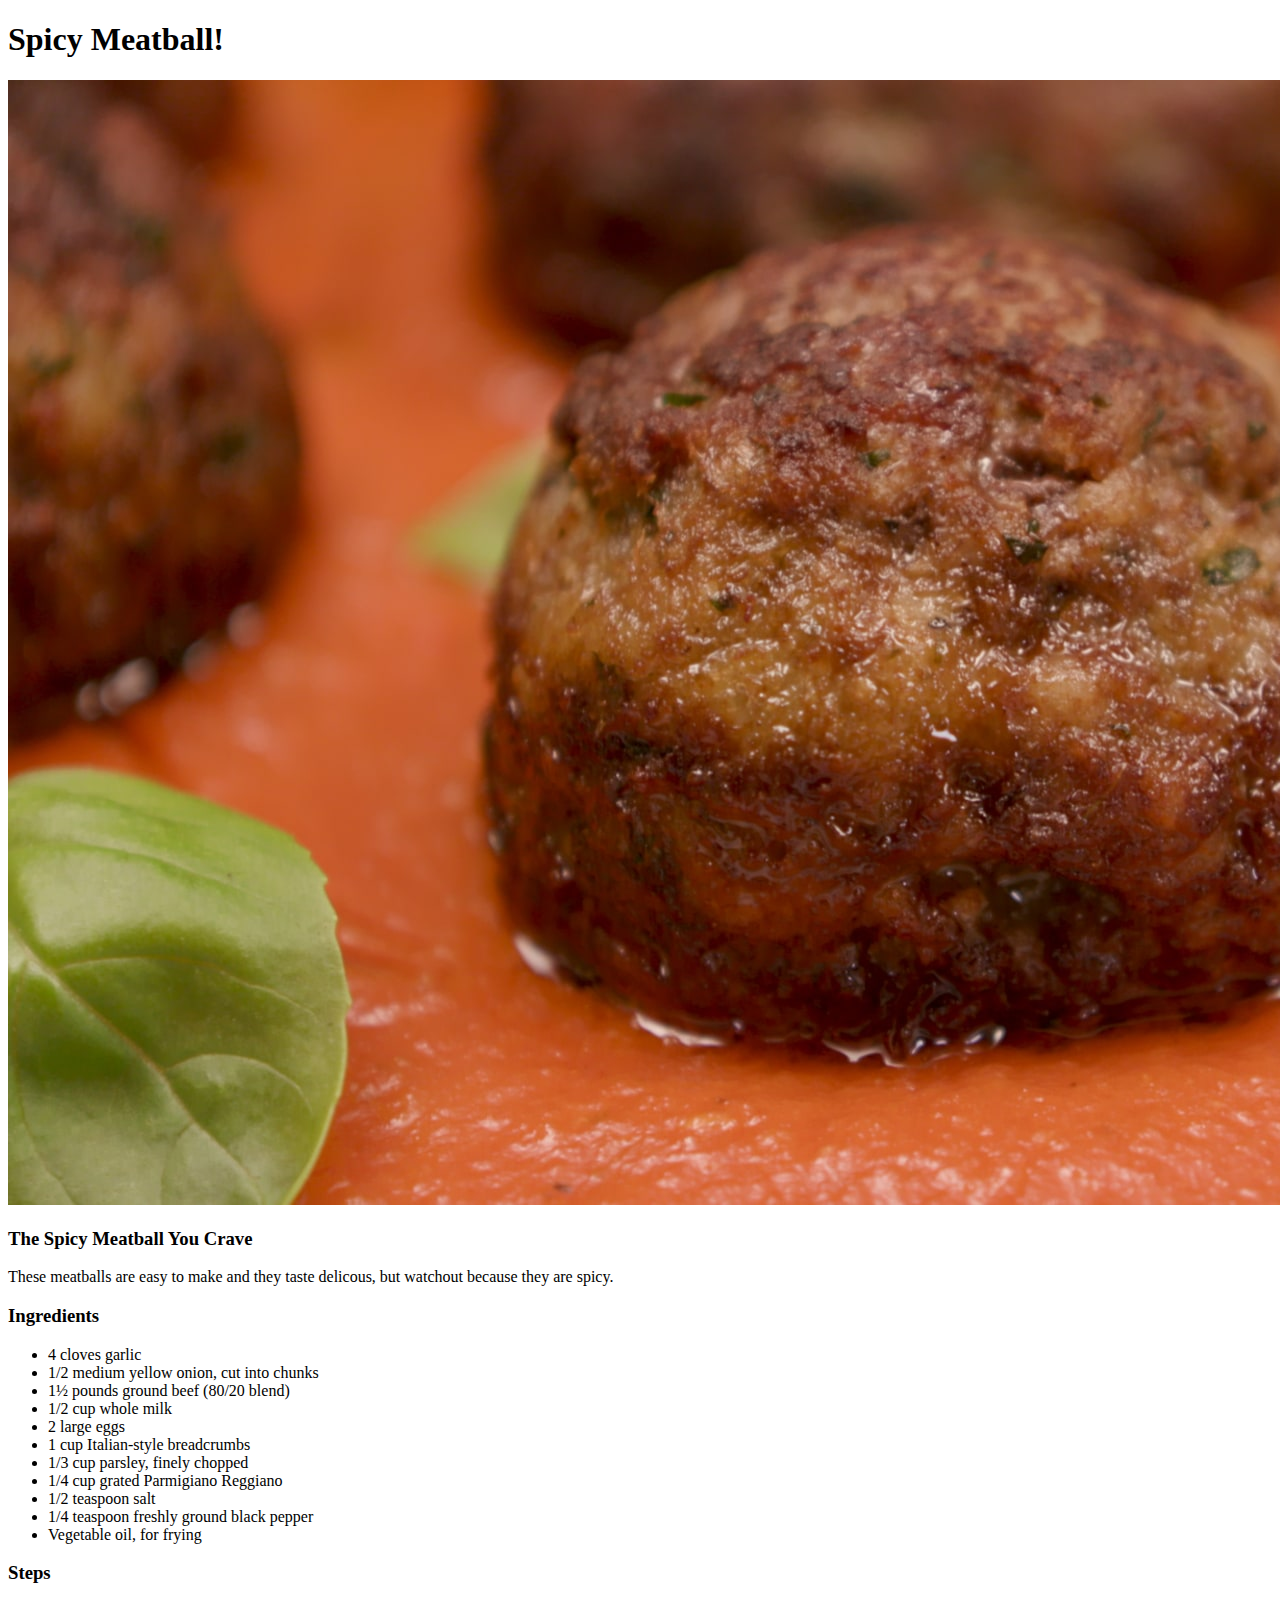
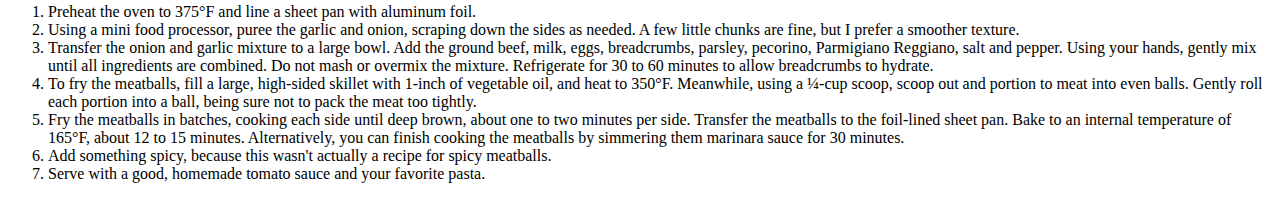
==== recipes/meatball.html @ b8da7516 "odin-recipe page created, and spicy meatball recipe added. no styling." ====
<!DOCTYPE html>
<html lang="en">
  <head>
    <meta charset="UTF-8" />
    <meta http-equiv="X-UA-Compatible" content="IE=edge" />
    <meta name="viewport" content="width=device-width, initial-scale=1.0" />
    <title>Spicy Meatball</title>
  </head>
  <body>
    <h1>Spicy Meatball!</h1>
    <img src="/img/meatball.jpg" alt="meat" />
    <h3>The Spicy Meatball You Crave</h3>
    <p>
      These meatballs are easy to make and they taste delicous, but watchout
      because they are spicy.
    </p>
    <h3>Ingredients</h3>
    <ul>
      <li>4 cloves garlic</li>
      <li>1/2 medium yellow onion, cut into chunks</li>
      <li>1½ pounds ground beef (80/20 blend)</li>
      <li>1/2 cup whole milk</li>
      <li>2 large eggs</li>
      <li>1 cup Italian-style breadcrumbs</li>
      <li>1/3 cup parsley, finely chopped</li>
      <li>1/4 cup grated Parmigiano Reggiano</li>
      <li>1/2 teaspoon salt</li>
      <li>1/4 teaspoon freshly ground black pepper</li>
      <li>Vegetable oil, for frying</li>
    </ul>
    <h3>Steps</h3>
    <ol>
      <li>
        Preheat the oven to 375°F and line a sheet pan with aluminum foil.
      </li>
      <li>
        Using a mini food processor, puree the garlic and onion, scraping down
        the sides as needed. A few little chunks are fine, but I prefer a
        smoother texture.
      </li>
      <li>
        Transfer the onion and garlic mixture to a large bowl. Add the ground
        beef, milk, eggs, breadcrumbs, parsley, pecorino, Parmigiano Reggiano,
        salt and pepper. Using your hands, gently mix until all ingredients are
        combined. Do not mash or overmix the mixture. Refrigerate for 30 to 60
        minutes to allow breadcrumbs to hydrate.
      </li>
      <li>
        To fry the meatballs, fill a large, high-sided skillet with 1-inch of
        vegetable oil, and heat to 350°F. Meanwhile, using a ¼-cup scoop, scoop
        out and portion to meat into even balls. Gently roll each portion into a
        ball, being sure not to pack the meat too tightly.
      </li>
      <li>
        Fry the meatballs in batches, cooking each side until deep brown, about
        one to two minutes per side. Transfer the meatballs to the foil-lined
        sheet pan. Bake to an internal temperature of 165°F, about 12 to 15
        minutes. Alternatively, you can finish cooking the meatballs by
        simmering them marinara sauce for 30 minutes.
      </li>
      <li>
        Add something spicy, because this wasn't actually a recipe for spicy
        meatballs.
      </li>
      <li>Serve with a good, homemade tomato sauce and your favorite pasta.</li>
    </ol>
  </body>
</html>
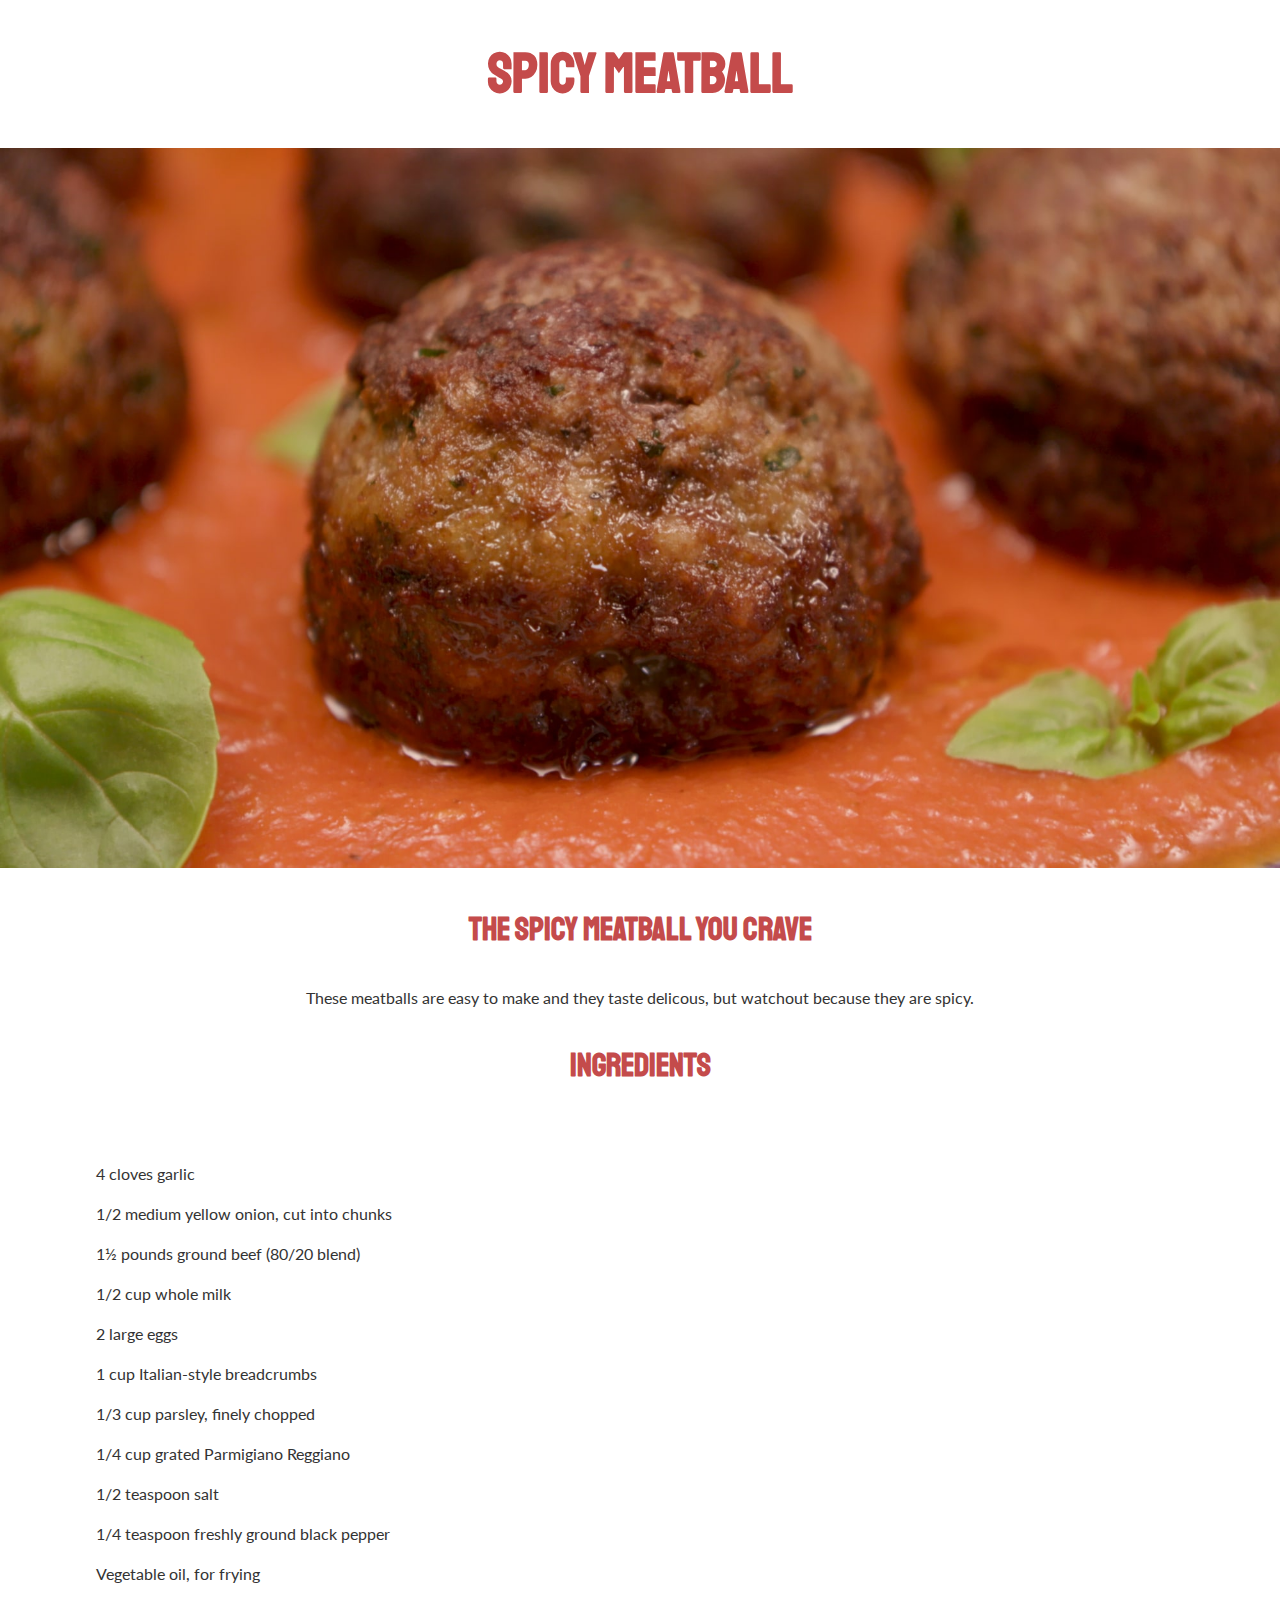
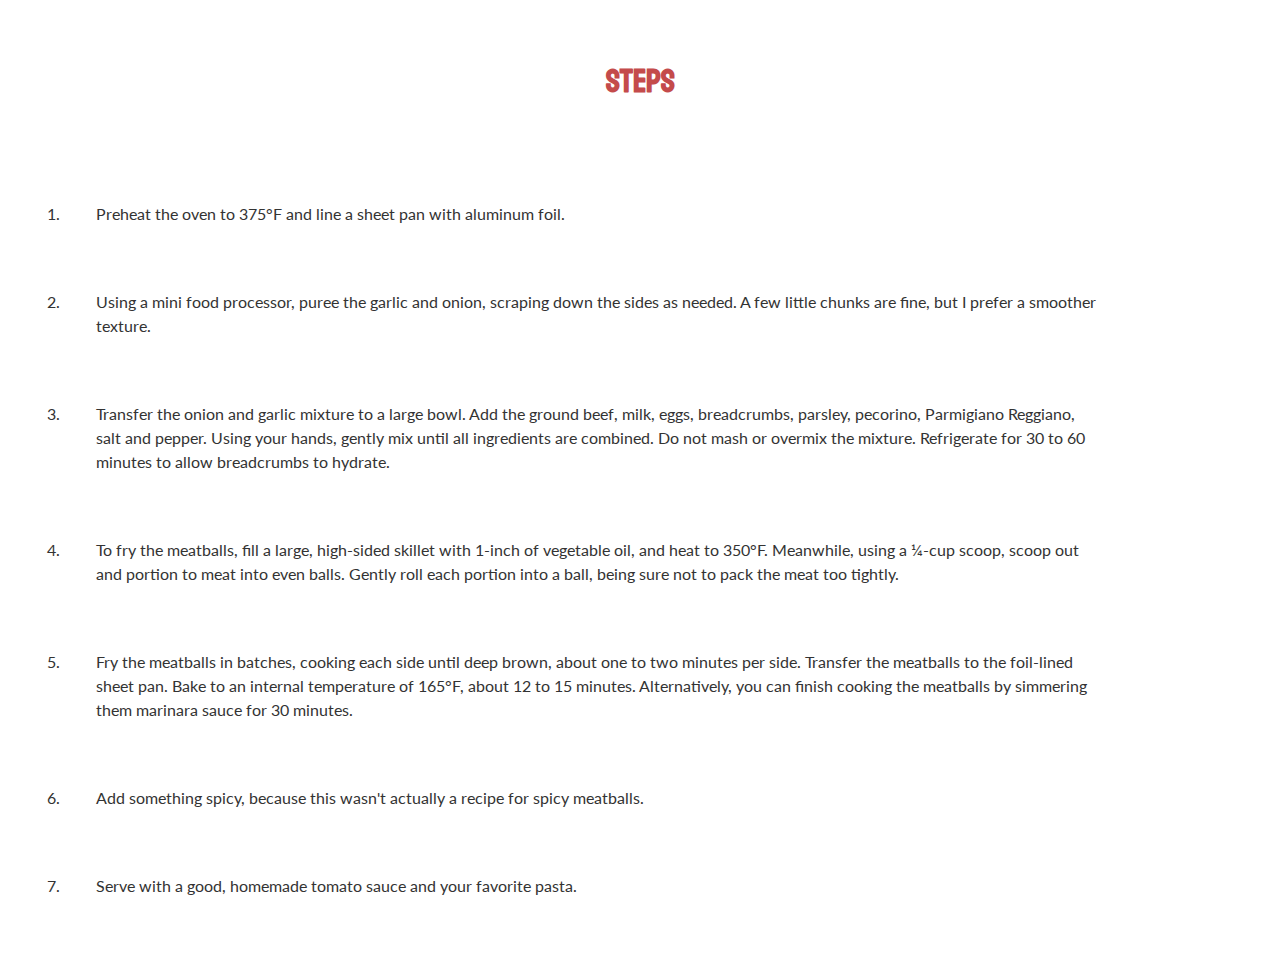
==== commit c76721fa: "added css to all pages" ====
--- a/recipes/meatball.html
+++ b/recipes/meatball.html
@@ -2,67 +2,89 @@
 <html lang="en">
   <head>
     <meta charset="UTF-8" />
-    <meta http-equiv="X-UA-Compatible" content="IE=edge" />
     <meta name="viewport" content="width=device-width, initial-scale=1.0" />
+    <meta http-equiv="X-UA-Compatible" content="ie=edge" />
+    <link
+      rel="stylesheet"
+      href="https://use.fontawesome.com/releases/v5.6.3/css/all.css"
+      integrity="sha384-UHRtZLI+pbxtHCWp1t77Bi1L4ZtiqrqD80Kn4Z8NTSRyMA2Fd33n5dQ8lWUE00s/"
+      crossorigin="anonymous"
+    />
+    <link
+      href="https://fonts.googleapis.com/css?family=Lato|Staatliches"
+      rel="stylesheet"
+    />
+    <link rel="stylesheet" href="/style.css" />
+    <link
+      rel="stylesheet"
+      media="screen and (max-width: 820px)"
+      href="/mobile.css"
+    />
     <title>Spicy Meatball</title>
   </head>
   <body>
-    <h1>Spicy Meatball!</h1>
+    <h1>Spicy Meatball</h1>
     <img src="/img/meatball.jpg" alt="meat" />
-    <h3>The Spicy Meatball You Crave</h3>
+    <h4>The Spicy Meatball You Crave</h4>
     <p>
       These meatballs are easy to make and they taste delicous, but watchout
       because they are spicy.
     </p>
-    <h3>Ingredients</h3>
-    <ul>
-      <li>4 cloves garlic</li>
-      <li>1/2 medium yellow onion, cut into chunks</li>
-      <li>1½ pounds ground beef (80/20 blend)</li>
-      <li>1/2 cup whole milk</li>
-      <li>2 large eggs</li>
-      <li>1 cup Italian-style breadcrumbs</li>
-      <li>1/3 cup parsley, finely chopped</li>
-      <li>1/4 cup grated Parmigiano Reggiano</li>
-      <li>1/2 teaspoon salt</li>
-      <li>1/4 teaspoon freshly ground black pepper</li>
-      <li>Vegetable oil, for frying</li>
-    </ul>
-    <h3>Steps</h3>
-    <ol>
-      <li>
-        Preheat the oven to 375°F and line a sheet pan with aluminum foil.
-      </li>
-      <li>
-        Using a mini food processor, puree the garlic and onion, scraping down
-        the sides as needed. A few little chunks are fine, but I prefer a
-        smoother texture.
-      </li>
-      <li>
-        Transfer the onion and garlic mixture to a large bowl. Add the ground
-        beef, milk, eggs, breadcrumbs, parsley, pecorino, Parmigiano Reggiano,
-        salt and pepper. Using your hands, gently mix until all ingredients are
-        combined. Do not mash or overmix the mixture. Refrigerate for 30 to 60
-        minutes to allow breadcrumbs to hydrate.
-      </li>
-      <li>
-        To fry the meatballs, fill a large, high-sided skillet with 1-inch of
-        vegetable oil, and heat to 350°F. Meanwhile, using a ¼-cup scoop, scoop
-        out and portion to meat into even balls. Gently roll each portion into a
-        ball, being sure not to pack the meat too tightly.
-      </li>
-      <li>
-        Fry the meatballs in batches, cooking each side until deep brown, about
-        one to two minutes per side. Transfer the meatballs to the foil-lined
-        sheet pan. Bake to an internal temperature of 165°F, about 12 to 15
-        minutes. Alternatively, you can finish cooking the meatballs by
-        simmering them marinara sauce for 30 minutes.
-      </li>
-      <li>
-        Add something spicy, because this wasn't actually a recipe for spicy
-        meatballs.
-      </li>
-      <li>Serve with a good, homemade tomato sauce and your favorite pasta.</li>
-    </ol>
+    <h4>Ingredients</h4>
+    <div class="container">
+      <ul>
+        <li>4 cloves garlic</li>
+        <li>1/2 medium yellow onion, cut into chunks</li>
+        <li>1½ pounds ground beef (80/20 blend)</li>
+        <li>1/2 cup whole milk</li>
+        <li>2 large eggs</li>
+        <li>1 cup Italian-style breadcrumbs</li>
+        <li>1/3 cup parsley, finely chopped</li>
+        <li>1/4 cup grated Parmigiano Reggiano</li>
+        <li>1/2 teaspoon salt</li>
+        <li>1/4 teaspoon freshly ground black pepper</li>
+        <li>Vegetable oil, for frying</li>
+      </ul>
+    </div>
+    <h4>Steps</h4>
+    <div class="container">
+      <ol class="list">
+        <li>
+          Preheat the oven to 375°F and line a sheet pan with aluminum foil.
+        </li>
+        <li>
+          Using a mini food processor, puree the garlic and onion, scraping down
+          the sides as needed. A few little chunks are fine, but I prefer a
+          smoother texture.
+        </li>
+        <li>
+          Transfer the onion and garlic mixture to a large bowl. Add the ground
+          beef, milk, eggs, breadcrumbs, parsley, pecorino, Parmigiano Reggiano,
+          salt and pepper. Using your hands, gently mix until all ingredients
+          are combined. Do not mash or overmix the mixture. Refrigerate for 30
+          to 60 minutes to allow breadcrumbs to hydrate.
+        </li>
+        <li>
+          To fry the meatballs, fill a large, high-sided skillet with 1-inch of
+          vegetable oil, and heat to 350°F. Meanwhile, using a ¼-cup scoop,
+          scoop out and portion to meat into even balls. Gently roll each
+          portion into a ball, being sure not to pack the meat too tightly.
+        </li>
+        <li>
+          Fry the meatballs in batches, cooking each side until deep brown,
+          about one to two minutes per side. Transfer the meatballs to the
+          foil-lined sheet pan. Bake to an internal temperature of 165°F, about
+          12 to 15 minutes. Alternatively, you can finish cooking the meatballs
+          by simmering them marinara sauce for 30 minutes.
+        </li>
+        <li>
+          Add something spicy, because this wasn't actually a recipe for spicy
+          meatballs.
+        </li>
+        <li>
+          Serve with a good, homemade tomato sauce and your favorite pasta.
+        </li>
+      </ol>
+    </div>
   </body>
 </html>
--- a/style.css
+++ b/style.css
@@ -0,0 +1,121 @@
+:root {
+  --primary-color: #c44b4b;
+  --secondary-color: #269e5c;
+  --light-color: #fff;
+  --dark-color: #333;
+  --link-color: rgba(13, 59, 128, 0.884);
+}
+
+* {
+  margin: 0;
+  padding: 0;
+  box-sizing: border-box;
+}
+
+body,
+html {
+  font-family: "Lato", sans-serif;
+  line-height: 1.5;
+  background: var(--light-color);
+  color: var(--dark-color);
+}
+
+.header {
+  font-family: "Staatliches", cursive;
+  margin: 1rem 1rem;
+  line-height: 1.5;
+  text-align: center;
+  padding: 1rem;
+  font-size: 3.5rem;
+}
+
+h1,
+h2,
+h3,
+h4 {
+  font-family: "Staatliches", cursive;
+  margin: 1rem 1rem;
+  line-height: 1.5;
+  text-align: center;
+  padding: 1rem;
+}
+
+h1,
+h3 {
+  font-size: 3.5rem;
+}
+
+h2,
+h4 {
+  font-size: 2rem;
+}
+
+h1,
+h4 {
+  color: var(--primary-color);
+}
+
+h2,
+h3 {
+  color: var(--secondary-color);
+}
+
+h5 {
+  color: var(--dark-color);
+  font-size: 1.5rem;
+  line-height: 2;
+  padding-left: 2rem;
+}
+
+ul {
+  list-style: none;
+  line-height: 2.5;
+  padding-left: 4rem;
+}
+
+p {
+  margin: 0.5rem 0;
+  text-align: center;
+  font-size: 1rem;
+}
+
+img {
+  width: 100%;
+}
+
+a {
+  color: var(--link-color);
+  text-decoration: none;
+  font-family: "Lato, sans-serif";
+  font-weight: bold;
+  background-color: #fff;
+  padding: 1rem 1rem;
+  border-bottom: #333 2px dotted;
+}
+
+a:hover {
+  color: var(--secondary-color);
+  border-bottom: var(--secondary-color) 2px solid;
+}
+
+/* Utility */
+.container {
+  margin: auto;
+  padding: 2rem 2rem;
+}
+
+.main-links {
+  text-align: center;
+  padding: 2rem 2rem;
+  font-size: 1.5rem;
+  margin: 2rem;
+}
+
+.list {
+  padding-left: 2rem;
+}
+
+.list li {
+  padding: 2rem;
+  width: 90%;
+}
